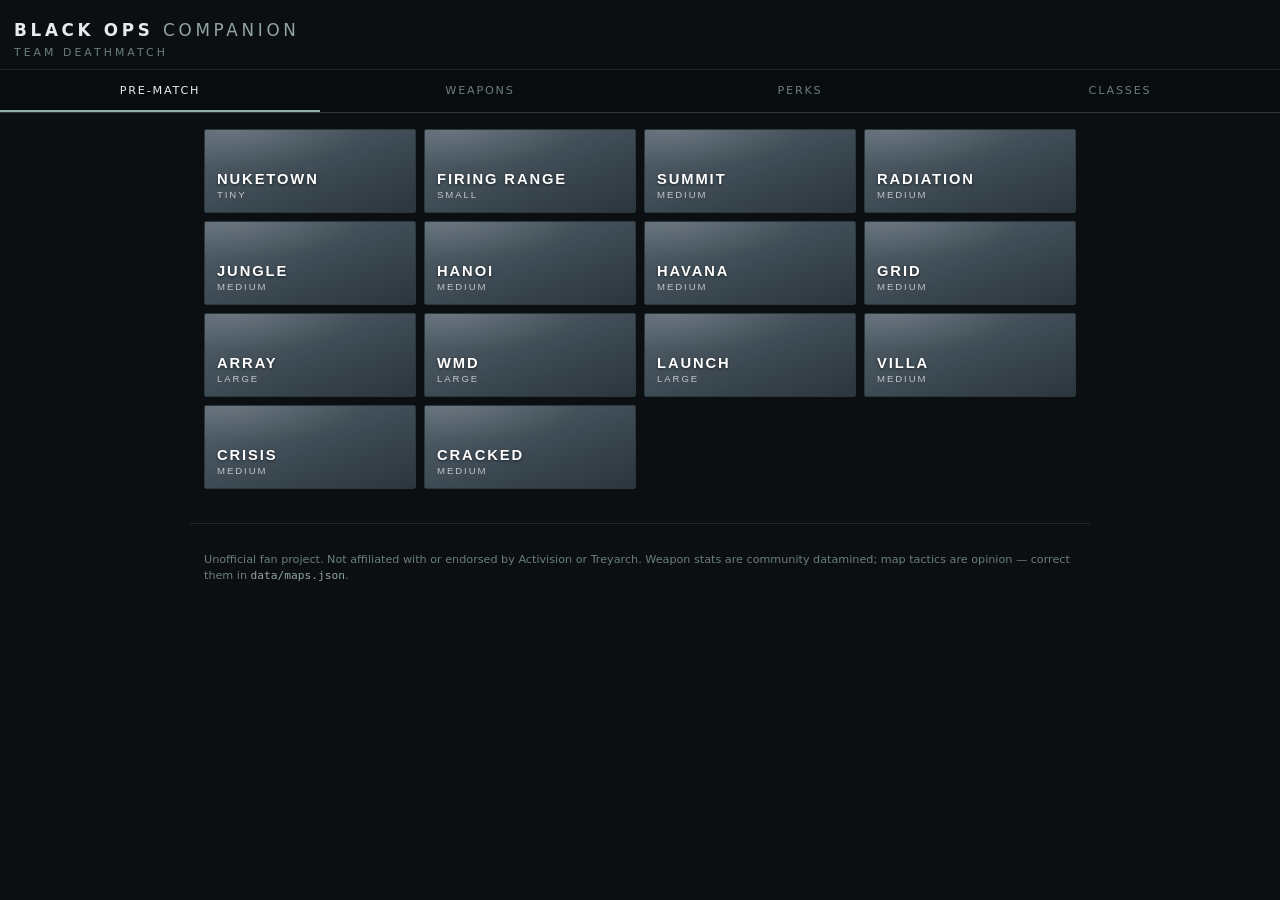
==== bo1/index.html @ 0ec68d2d "Add BO1 Team Deathmatch companion app Phone-first companion for the Black Ops 1 PS5 port, built arou" ====
<!DOCTYPE html>
<html lang="en">
<head>
<meta charset="utf-8">
<meta name="viewport" content="width=device-width, initial-scale=1, viewport-fit=cover">
<meta name="theme-color" content="#0b0f11">
<title>BO1 Companion — Team Deathmatch</title>
<link rel="manifest" href="manifest.webmanifest">
<link rel="stylesheet" href="styles.css">
</head>
<body>

<div class="smoke" aria-hidden="true"></div>

<header class="topbar">
  <h1>Black Ops <span>Companion</span></h1>
  <p class="mode">Team Deathmatch</p>
</header>

<nav class="tabs" id="tabs">
  <button data-tab="prematch" class="on">Pre-Match</button>
  <button data-tab="weapons">Weapons</button>
  <button data-tab="perks">Perks</button>
  <button data-tab="classes">Classes</button>
</nav>

<main>

  <!-- ── PRE-MATCH ─────────────────────────────────────────── -->
  <section id="prematch" class="tab on">
    <div id="map-grid" class="grid"></div>
    <div id="map-brief" class="brief hidden"></div>
  </section>

  <!-- ── WEAPONS ───────────────────────────────────────────── -->
  <section id="weapons" class="tab">
    <div class="filters">
      <label>Level
        <select id="level-filter"></select>
      </label>
      <label>Class
        <select id="class-filter"></select>
      </label>
    </div>
    <p class="hint" id="weapon-count"></p>
    <div id="weapon-list" class="list"></div>
    <div id="weapon-detail" class="detail hidden"></div>
    <details class="ref">
      <summary>Attachment reference</summary>
      <div id="attachment-list"></div>
    </details>
  </section>

  <!-- ── PERKS ─────────────────────────────────────────────── -->
  <section id="perks" class="tab">
    <p class="hint">All perks unlock for purchase at level 4. Pro needs all three challenges plus 3000 CoD Points.</p>
    <div id="perk-list"></div>
  </section>

  <!-- ── CLASSES ───────────────────────────────────────────── -->
  <section id="classes" class="tab">
    <div class="filters">
      <label>Score against
        <select id="score-map"></select>
      </label>
    </div>
    <div id="preset-bar" class="chips"></div>
    <div id="builder"></div>
    <div id="score"></div>
    <details class="ref">
      <summary>Killstreak reference</summary>
      <div id="killstreak-list"></div>
    </details>
  </section>

</main>

<footer>
  <p>Unofficial fan project. Not affiliated with or endorsed by Activision or Treyarch.
     Weapon stats are community datamined; map tactics are opinion — correct them in <code>data/maps.json</code>.</p>
</footer>

<script src="app.js"></script>
</body>
</html>
---- bo1/styles.css ----
/* Black Ops companion — dark, smoky, stencil-sparse.
   Phone-first; scales up to desktop without changing shape. */

:root {
  --bg: #0b0f11;
  --bg-2: #11171a;
  --panel: #151d21;
  --panel-2: #1b2429;
  --tile: #55636e;          /* the flat blue-grey of the in-game weapon tiles */
  --line: #2b383e;
  --line-soft: #1e282d;
  --text: #e6ecec;
  --dim: #93a4a6;
  --dimmer: #6b7d80;
  --accent: #8fb0aa;        /* desaturated teal */
  --hot: #d98b4a;           /* muzzle-flash amber, used sparingly */
  --danger: #c25b4e;
  --pad: 14px;
}

* { box-sizing: border-box; }

html, body {
  margin: 0;
  padding: 0;
  background: var(--bg);
  color: var(--text);
  font-family: ui-sans-serif, system-ui, "Segoe UI", Roboto, Helvetica, Arial, sans-serif;
  font-size: 16px;
  line-height: 1.45;
  -webkit-text-size-adjust: 100%;
}

body { min-height: 100vh; padding-bottom: 40px; }

/* Smoke + grain wash behind everything. */
.smoke {
  position: fixed;
  inset: 0;
  z-index: -1;
  pointer-events: none;
  background:
    radial-gradient(70% 50% at 20% 8%, rgba(120, 160, 158, 0.16), transparent 70%),
    radial-gradient(60% 45% at 85% 25%, rgba(80, 110, 125, 0.14), transparent 70%),
    radial-gradient(80% 60% at 50% 100%, rgba(40, 60, 66, 0.35), transparent 70%),
    linear-gradient(180deg, #0d1214 0%, #090c0e 100%);
}
.smoke::after {
  content: "";
  position: absolute;
  inset: 0;
  opacity: 0.16;
  background-image: url("data:image/svg+xml;utf8,<svg xmlns='http://www.w3.org/2000/svg' width='140' height='140'><filter id='n'><feTurbulence type='fractalNoise' baseFrequency='0.9' numOctaves='3'/></filter><rect width='140' height='140' filter='url(%23n)' opacity='0.55'/></svg>");
}

/* ── Chrome ─────────────────────────────────────────────── */

.topbar {
  padding: 18px var(--pad) 8px;
  border-bottom: 1px solid var(--line-soft);
}
.topbar h1 {
  margin: 0;
  font-size: 1.05rem;
  font-weight: 700;
  letter-spacing: 0.22em;
  text-transform: uppercase;
}
.topbar h1 span { color: var(--dim); font-weight: 400; }
.topbar .mode {
  margin: 3px 0 0;
  font-size: 0.68rem;
  letter-spacing: 0.28em;
  text-transform: uppercase;
  color: var(--dimmer);
}

.tabs {
  display: flex;
  gap: 0;
  border-bottom: 1px solid var(--line);
  position: sticky;
  top: 0;
  z-index: 5;
  background: rgba(9, 13, 15, 0.94);
  backdrop-filter: blur(6px);
}
.tabs button {
  flex: 1;
  appearance: none;
  background: none;
  border: 0;
  border-bottom: 2px solid transparent;
  color: var(--dimmer);
  font: inherit;
  font-size: 0.7rem;
  letter-spacing: 0.16em;
  text-transform: uppercase;
  padding: 13px 4px 11px;
  cursor: pointer;
}
.tabs button.on { color: var(--text); border-bottom-color: var(--accent); }

main { padding: 0 var(--pad); max-width: 900px; margin: 0 auto; }

.tab { display: none; padding-top: 16px; }
.tab.on { display: block; }
.hidden { display: none !important; }

footer {
  margin-top: 34px;
  padding: 16px var(--pad) 0;
  border-top: 1px solid var(--line-soft);
  color: var(--dimmer);
  font-size: 0.7rem;
  line-height: 1.5;
  max-width: 900px;
  margin-left: auto;
  margin-right: auto;
}
footer code { color: var(--dim); }

.hint {
  color: var(--dimmer);
  font-size: 0.72rem;
  letter-spacing: 0.04em;
  margin: 0 0 12px;
}

/* ── Pre-match: the 14 tiles ─────────────────────────────── */

.grid {
  display: grid;
  grid-template-columns: repeat(2, 1fr);
  gap: 8px;
}
@media (min-width: 620px) { .grid { grid-template-columns: repeat(4, 1fr); } }

.map-tile {
  appearance: none;
  border: 1px solid var(--line);
  border-radius: 2px;
  background: linear-gradient(160deg, var(--tile) 0%, #3c4952 55%, #2b353c 100%);
  color: #fff;
  text-align: left;
  padding: 16px 12px 12px;
  min-height: 84px;
  cursor: pointer;
  display: flex;
  flex-direction: column;
  justify-content: flex-end;
  position: relative;
  overflow: hidden;
}
.map-tile::before {
  content: "";
  position: absolute;
  inset: 0;
  background: radial-gradient(90% 70% at 15% 0%, rgba(255,255,255,0.13), transparent 65%);
}
.map-tile b {
  position: relative;
  font-size: 0.92rem;
  letter-spacing: 0.13em;
  text-transform: uppercase;
  text-shadow: 0 1px 3px rgba(0,0,0,0.6);
}
.map-tile i {
  position: relative;
  font-style: normal;
  font-size: 0.6rem;
  letter-spacing: 0.2em;
  text-transform: uppercase;
  color: rgba(255,255,255,0.68);
  margin-top: 2px;
}

/* ── The brief ───────────────────────────────────────────── */

.brief { padding-bottom: 10px; }

.brief-head {
  display: flex;
  align-items: baseline;
  gap: 12px;
  flex-wrap: wrap;
  border-bottom: 1px solid var(--line);
  padding-bottom: 10px;
  margin-bottom: 4px;
}
.brief-head h2 {
  margin: 0;
  font-size: 1.5rem;
  letter-spacing: 0.1em;
  text-transform: uppercase;
}
.brief-head .size {
  font-size: 0.62rem;
  letter-spacing: 0.2em;
  text-transform: uppercase;
  color: var(--dimmer);
}

.back {
  appearance: none;
  background: none;
  border: 1px solid var(--line);
  color: var(--dim);
  font: inherit;
  font-size: 0.65rem;
  letter-spacing: 0.18em;
  text-transform: uppercase;
  padding: 7px 12px;
  margin-bottom: 14px;
  cursor: pointer;
  border-radius: 2px;
}
.back:hover { color: var(--text); border-color: var(--accent); }

.identity {
  font-size: 1.02rem;
  line-height: 1.5;
  color: var(--text);
  margin: 14px 0 18px;
  padding-left: 12px;
  border-left: 2px solid var(--accent);
}

.side-toggle {
  display: flex;
  gap: 6px;
  margin: 0 0 14px;
}
.side-toggle button {
  flex: 1;
  appearance: none;
  background: var(--panel);
  border: 1px solid var(--line);
  color: var(--dim);
  font: inherit;
  font-size: 0.66rem;
  letter-spacing: 0.14em;
  text-transform: uppercase;
  padding: 10px 6px;
  cursor: pointer;
  border-radius: 2px;
}
.side-toggle button.on {
  background: var(--panel-2);
  border-color: var(--accent);
  color: var(--text);
}

.field {
  border-top: 1px solid var(--line-soft);
  padding: 13px 0;
}
.field > h3 {
  margin: 0 0 6px;
  font-size: 0.62rem;
  letter-spacing: 0.24em;
  text-transform: uppercase;
  color: var(--accent);
  font-weight: 600;
}
.field.warn > h3 { color: var(--danger); }
.field p { margin: 0 0 6px; }
.field p:last-child { margin-bottom: 0; }

.field ul { margin: 0; padding: 0; list-style: none; }
.field ul li { margin-bottom: 9px; }
.field ul li:last-child { margin-bottom: 0; }
.field ul li b {
  display: block;
  font-size: 0.85rem;
  letter-spacing: 0.06em;
  text-transform: uppercase;
  color: var(--text);
}
.field ul li span { color: var(--dim); font-size: 0.93rem; }

.pinch {
  margin-top: 8px;
  padding: 9px 11px;
  background: rgba(194, 91, 78, 0.09);
  border-left: 2px solid var(--danger);
  font-size: 0.9rem;
  color: #e9d2ce;
}
.pinch b { color: var(--danger); text-transform: uppercase; font-size: 0.66rem; letter-spacing: 0.18em; display: block; margin-bottom: 3px; }

.loadout-call {
  display: flex;
  gap: 10px;
  flex-wrap: wrap;
}
.loadout-call > div {
  flex: 1 1 180px;
  background: var(--panel);
  border: 1px solid var(--line);
  border-radius: 2px;
  padding: 10px 12px;
}
.loadout-call .lbl {
  font-size: 0.58rem;
  letter-spacing: 0.2em;
  text-transform: uppercase;
  color: var(--dimmer);
}
.loadout-call .val {
  font-size: 1.05rem;
  letter-spacing: 0.08em;
  text-transform: uppercase;
  margin: 2px 0 4px;
}
.loadout-call .why { font-size: 0.86rem; color: var(--dim); }

.diagram-slot {
  margin: 14px 0 4px;
  border: 1px dashed var(--line);
  border-radius: 2px;
  padding: 22px 14px;
  text-align: center;
  color: var(--dimmer);
  font-size: 0.72rem;
  letter-spacing: 0.1em;
}
.diagram-slot a { color: var(--accent); }

/* ── Lists / detail panels ───────────────────────────────── */

.filters {
  display: flex;
  gap: 10px;
  margin-bottom: 12px;
  flex-wrap: wrap;
}
.filters label {
  flex: 1 1 140px;
  font-size: 0.58rem;
  letter-spacing: 0.2em;
  text-transform: uppercase;
  color: var(--dimmer);
  display: flex;
  flex-direction: column;
  gap: 4px;
}
.filters select {
  appearance: none;
  background: var(--panel);
  border: 1px solid var(--line);
  color: var(--text);
  font: inherit;
  font-size: 0.9rem;
  padding: 9px 10px;
  border-radius: 2px;
  text-transform: none;
  letter-spacing: 0;
}

.list { display: flex; flex-direction: column; gap: 6px; }

.row {
  appearance: none;
  width: 100%;
  text-align: left;
  background: var(--panel);
  border: 1px solid var(--line-soft);
  border-radius: 2px;
  color: var(--text);
  font: inherit;
  padding: 11px 12px;
  cursor: pointer;
  display: flex;
  align-items: center;
  gap: 10px;
}
.row:hover { border-color: var(--accent); }
.row .nm {
  flex: 1;
  font-size: 0.92rem;
  letter-spacing: 0.08em;
  text-transform: uppercase;
}
.row .tag {
  font-size: 0.58rem;
  letter-spacing: 0.14em;
  text-transform: uppercase;
  color: var(--dimmer);
  border: 1px solid var(--line);
  padding: 2px 6px;
  border-radius: 2px;
}
.row .reach {
  font-variant-numeric: tabular-nums;
  font-size: 0.76rem;
  color: var(--dimmer);
  min-width: 52px;
  text-align: right;
}
.row .ttk {
  font-variant-numeric: tabular-nums;
  font-size: 0.86rem;
  color: var(--hot);
  min-width: 62px;
  text-align: right;
}

.detail { padding-bottom: 8px; }
.detail h2 {
  margin: 0 0 2px;
  font-size: 1.4rem;
  letter-spacing: 0.1em;
  text-transform: uppercase;
}
.detail .sub {
  color: var(--dimmer);
  font-size: 0.64rem;
  letter-spacing: 0.2em;
  text-transform: uppercase;
  margin: 0 0 14px;
}

.stats {
  display: grid;
  grid-template-columns: repeat(2, 1fr);
  gap: 6px;
  margin-bottom: 14px;
}
@media (min-width: 520px) { .stats { grid-template-columns: repeat(4, 1fr); } }
.stat {
  background: var(--panel);
  border: 1px solid var(--line-soft);
  border-radius: 2px;
  padding: 9px 10px;
}
.stat .k {
  font-size: 0.55rem;
  letter-spacing: 0.18em;
  text-transform: uppercase;
  color: var(--dimmer);
}
.stat .v {
  font-size: 1.1rem;
  font-variant-numeric: tabular-nums;
  margin-top: 2px;
}
.stat .v small { font-size: 0.62rem; color: var(--dim); letter-spacing: 0.06em; }

.profile { margin-bottom: 6px; }
.profile-row {
  display: flex;
  align-items: center;
  gap: 10px;
  padding: 8px 0;
  border-bottom: 1px solid var(--line-soft);
  font-size: 0.9rem;
}
.profile-row:last-child { border-bottom: 0; }
.profile-row .shots {
  font-size: 0.72rem;
  letter-spacing: 0.14em;
  text-transform: uppercase;
  color: var(--text);
  min-width: 74px;
}
.profile-row .rng { flex: 1; color: var(--dim); font-variant-numeric: tabular-nums; }
.profile-row .t { color: var(--hot); font-variant-numeric: tabular-nums; }

.note {
  background: var(--panel);
  border-left: 2px solid var(--accent);
  padding: 10px 12px;
  margin: 12px 0;
  font-size: 0.92rem;
  color: var(--dim);
}
.note b { color: var(--text); }
.note.bad { border-left-color: var(--danger); }

.src {
  font-size: 0.66rem;
  color: var(--dimmer);
  letter-spacing: 0.04em;
  margin-top: 14px;
  padding-top: 10px;
  border-top: 1px solid var(--line-soft);
}

/* ── Perks ───────────────────────────────────────────────── */

.tier-head {
  font-size: 0.6rem;
  letter-spacing: 0.26em;
  text-transform: uppercase;
  color: var(--dimmer);
  margin: 20px 0 8px;
  padding-bottom: 5px;
  border-bottom: 1px solid var(--line);
}
.tier-head:first-child { margin-top: 0; }

details.perk, details.ref {
  background: var(--panel);
  border: 1px solid var(--line-soft);
  border-radius: 2px;
  margin-bottom: 6px;
}
details.perk > summary, details.ref > summary {
  cursor: pointer;
  padding: 11px 12px;
  font-size: 0.9rem;
  letter-spacing: 0.08em;
  text-transform: uppercase;
  list-style: none;
}
details.perk > summary::-webkit-details-marker,
details.ref > summary::-webkit-details-marker { display: none; }
details.perk > summary::after, details.ref > summary::after {
  content: "+";
  float: right;
  color: var(--dimmer);
}
details.perk[open] > summary::after, details.ref[open] > summary::after { content: "−"; }
details.perk .body, details.ref .body { padding: 0 12px 12px; }

details.ref { margin-top: 18px; }

.kv { margin-bottom: 10px; }
.kv .k {
  font-size: 0.56rem;
  letter-spacing: 0.2em;
  text-transform: uppercase;
  color: var(--accent);
  margin-bottom: 2px;
}
.kv.pro .k { color: var(--hot); }
.kv .v { font-size: 0.93rem; color: var(--dim); }
.kv .v strong { color: var(--text); font-weight: 600; }

.challenges { margin: 0; padding-left: 18px; color: var(--dim); font-size: 0.9rem; }
.challenges li { margin-bottom: 3px; }

/* ── Classes / builder ───────────────────────────────────── */

.chips { display: flex; gap: 6px; flex-wrap: wrap; margin-bottom: 14px; }
.chips button {
  appearance: none;
  background: var(--panel);
  border: 1px solid var(--line);
  color: var(--dim);
  font: inherit;
  font-size: 0.68rem;
  letter-spacing: 0.14em;
  text-transform: uppercase;
  padding: 8px 12px;
  border-radius: 2px;
  cursor: pointer;
}
.chips button.on { border-color: var(--accent); color: var(--text); background: var(--panel-2); }

.build-grid {
  display: grid;
  grid-template-columns: 1fr;
  gap: 8px;
  margin-bottom: 16px;
}
@media (min-width: 560px) { .build-grid { grid-template-columns: 1fr 1fr; } }
.build-grid label {
  display: flex;
  flex-direction: column;
  gap: 4px;
  font-size: 0.56rem;
  letter-spacing: 0.2em;
  text-transform: uppercase;
  color: var(--dimmer);
}
.build-grid select {
  appearance: none;
  background: var(--panel);
  border: 1px solid var(--line);
  color: var(--text);
  font: inherit;
  font-size: 0.9rem;
  padding: 9px 10px;
  border-radius: 2px;
}

.score-head {
  display: flex;
  align-items: center;
  gap: 16px;
  border: 1px solid var(--line);
  border-radius: 2px;
  background: var(--panel);
  padding: 14px;
  margin-bottom: 10px;
}
.score-num {
  font-size: 2.6rem;
  line-height: 1;
  font-variant-numeric: tabular-nums;
  min-width: 92px;
}
.score-num small { font-size: 0.9rem; color: var(--dimmer); }
.score-verdict .v {
  font-size: 0.72rem;
  letter-spacing: 0.2em;
  text-transform: uppercase;
  margin-bottom: 4px;
}
.score-verdict .w { font-size: 0.88rem; color: var(--dim); }

.legs { display: flex; flex-direction: column; gap: 8px; margin-bottom: 12px; }
.leg { border: 1px solid var(--line-soft); border-radius: 2px; background: var(--panel); padding: 10px 12px; }
.leg-top {
  display: flex;
  justify-content: space-between;
  align-items: baseline;
  font-size: 0.62rem;
  letter-spacing: 0.18em;
  text-transform: uppercase;
  color: var(--dim);
  margin-bottom: 6px;
}
.leg-top b { color: var(--text); font-variant-numeric: tabular-nums; letter-spacing: 0.04em; }
.bar { height: 4px; background: var(--line-soft); border-radius: 2px; overflow: hidden; }
.bar > i { display: block; height: 100%; background: var(--accent); }
.leg.weak .bar > i { background: var(--danger); }
.leg .why { font-size: 0.84rem; color: var(--dim); margin-top: 7px; }

.ks-row {
  display: flex;
  gap: 10px;
  align-items: baseline;
  padding: 8px 0;
  border-bottom: 1px solid var(--line-soft);
  font-size: 0.9rem;
}
.ks-row:last-child { border-bottom: 0; }
.ks-row .n {
  min-width: 26px;
  color: var(--hot);
  font-variant-numeric: tabular-nums;
  font-size: 1rem;
}
.ks-row .nm { min-width: 130px; text-transform: uppercase; font-size: 0.8rem; letter-spacing: 0.08em; }
.ks-row .d { flex: 1; color: var(--dim); font-size: 0.85rem; }
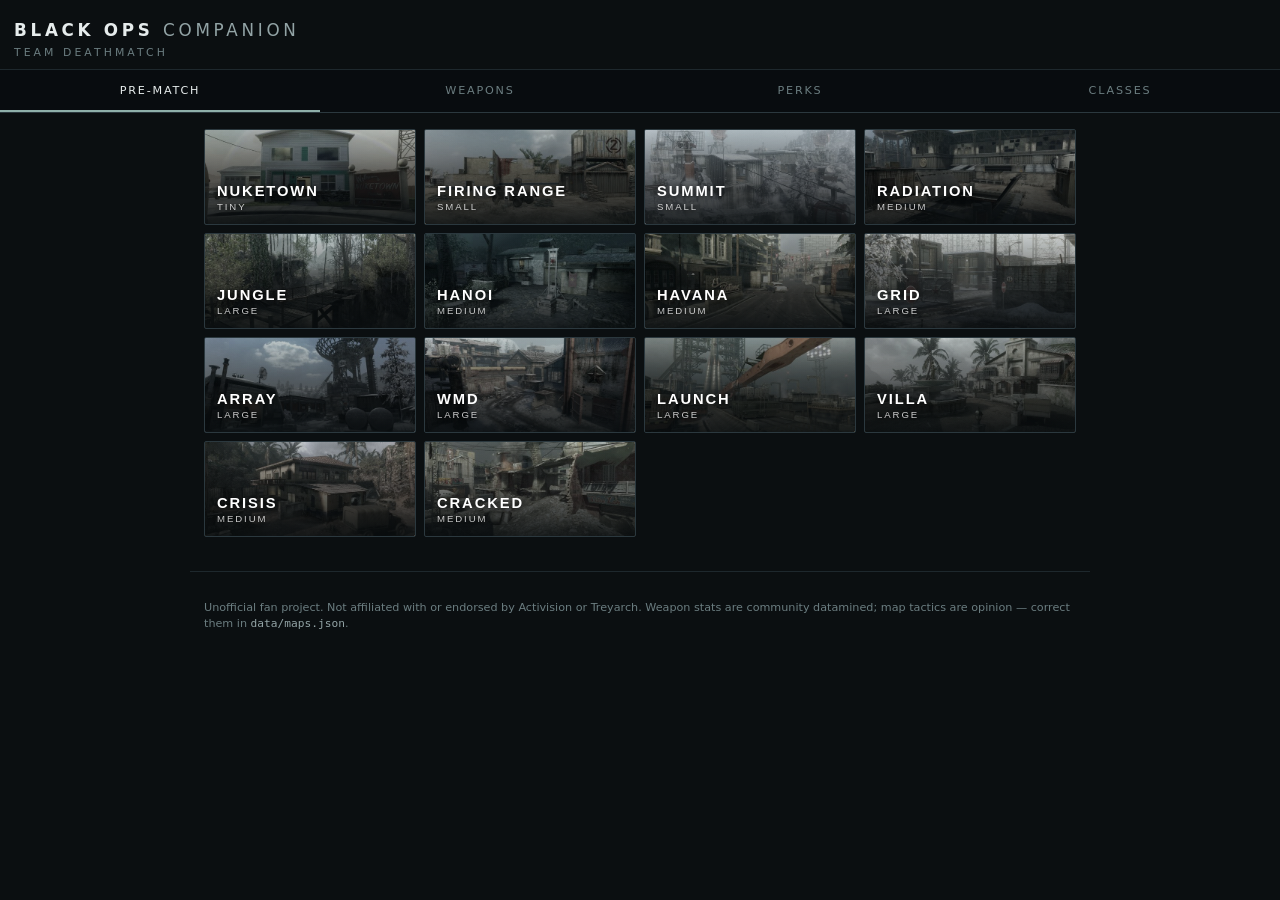
==== commit 87c5ad0e: "Rebuild classes, weapon maths and schematics around the new class sheet Classes now come from the up" ====
--- a/bo1/index.html
+++ b/bo1/index.html
@@ -35,9 +35,6 @@
   <!-- ── WEAPONS ───────────────────────────────────────────── -->
   <section id="weapons" class="tab">
     <div class="filters">
-      <label>Level
-        <select id="level-filter"></select>
-      </label>
       <label>Class
         <select id="class-filter"></select>
       </label>
@@ -45,22 +42,22 @@
     <p class="hint" id="weapon-count"></p>
     <div id="weapon-list" class="list"></div>
     <div id="weapon-detail" class="detail hidden"></div>
-    <details class="ref">
-      <summary>Attachment reference</summary>
-      <div id="attachment-list"></div>
-    </details>
   </section>
 
   <!-- ── PERKS ─────────────────────────────────────────────── -->
   <section id="perks" class="tab">
     <p class="hint">All perks unlock for purchase at level 4. Pro needs all three challenges plus 3000 CoD Points.</p>
     <div id="perk-list"></div>
+    <details class="ref">
+      <summary>Which perks work together</summary>
+      <div id="perk-synergy"></div>
+    </details>
   </section>
 
   <!-- ── CLASSES ───────────────────────────────────────────── -->
   <section id="classes" class="tab">
     <div class="filters">
-      <label>Score against
+      <label>Read against
         <select id="score-map"></select>
       </label>
     </div>
--- a/bo1/styles.css
+++ b/bo1/styles.css
@@ -158,6 +158,197 @@
   inset: 0;
   background: radial-gradient(90% 70% at 15% 0%, rgba(255,255,255,0.13), transparent 65%);
 }
+
+/* Tiles carrying the map's loading art: desaturate and darken so the
+   name stays readable and the grid still reads as one set. */
+.map-tile.has-art {
+  background-size: cover;
+  background-position: center;
+  min-height: 96px;
+}
+.map-tile.has-art::before {
+  background:
+    linear-gradient(180deg, rgba(9,13,15,0.15) 0%, rgba(9,13,15,0.55) 45%, rgba(9,13,15,0.92) 100%),
+    radial-gradient(120% 90% at 50% 0%, rgba(80,120,120,0.18), transparent 70%);
+  backdrop-filter: saturate(0.55) contrast(1.05);
+}
+.map-tile.has-art b { text-shadow: 0 1px 6px rgba(0,0,0,0.9); }
+.map-tile.has-art i { color: rgba(255,255,255,0.78); text-shadow: 0 1px 4px rgba(0,0,0,0.9); }
+
+/* ── the lobby view: chips, class line, and the push line ── */
+
+.quick { margin: 14px 0 0; }
+
+.chips-row { display: flex; gap: 8px; margin-bottom: 12px; }
+.chip {
+  font-size: 0.66rem;
+  letter-spacing: 0.18em;
+  text-transform: uppercase;
+  padding: 6px 12px;
+  border-radius: 2px;
+  border: 1px solid var(--line);
+}
+.chip.battle { color: #a9dcc0; border-color: #3d6b57; background: rgba(95,176,138,0.10); }
+.chip.style  { color: var(--hot); border-color: #6b4c30; background: rgba(217,139,74,0.10); }
+
+.qline {
+  display: flex;
+  gap: 10px;
+  align-items: baseline;
+  padding: 8px 0;
+  border-bottom: 1px solid var(--line-soft);
+}
+.qline .qk {
+  flex: 0 0 78px;
+  font-size: 0.58rem;
+  letter-spacing: 0.18em;
+  text-transform: uppercase;
+  color: var(--dimmer);
+}
+.qline .qv {
+  flex: 1;
+  font-size: 0.98rem;
+  letter-spacing: 0.06em;
+  text-transform: uppercase;
+  color: var(--text);
+}
+.qwhy { margin: 10px 0 0; font-size: 0.9rem; color: var(--dim); }
+
+/* ── the class / killstreak calls in the lobby view ──────── */
+
+.callout {
+  margin: 14px 0 0;
+  padding: 12px 14px;
+  border: 1px solid var(--line);
+  border-left: 3px solid var(--accent);
+  border-radius: 2px;
+  background: var(--panel);
+}
+.callout.streaks { border-left-color: var(--hot); }
+.callhead {
+  font-size: 0.58rem;
+  letter-spacing: 0.22em;
+  text-transform: uppercase;
+  color: var(--accent);
+  margin-bottom: 4px;
+}
+.callout.streaks .callhead { color: var(--hot); }
+.callname {
+  font-size: 1.18rem;
+  letter-spacing: 0.09em;
+  text-transform: uppercase;
+  margin-bottom: 6px;
+}
+.calldesc { margin: 0 0 10px; font-size: 0.9rem; color: var(--dim); font-style: italic; }
+.callwhy { margin: 10px 0 0; font-size: 0.9rem; color: var(--dim); line-height: 1.5; }
+
+.kit { border-top: 1px solid var(--line-soft); }
+.kitline {
+  display: flex;
+  gap: 10px;
+  align-items: baseline;
+  padding: 7px 0;
+  border-bottom: 1px solid var(--line-soft);
+}
+.kitline:last-child { border-bottom: 0; }
+.kitline .kk {
+  flex: 0 0 52px;
+  font-size: 0.55rem;
+  letter-spacing: 0.18em;
+  text-transform: uppercase;
+  color: var(--dimmer);
+}
+.kitline .kv2 {
+  flex: 1;
+  font-size: 0.92rem;
+  letter-spacing: 0.05em;
+  text-transform: uppercase;
+}
+
+ul.streaklist { margin: 0; padding: 0; list-style: none; }
+ul.streaklist li {
+  display: flex;
+  gap: 10px;
+  align-items: baseline;
+  padding: 6px 0;
+  border-bottom: 1px solid var(--line-soft);
+  font-size: 0.92rem;
+  letter-spacing: 0.05em;
+  text-transform: uppercase;
+}
+ul.streaklist li:last-child { border-bottom: 0; }
+ul.streaklist li b {
+  min-width: 24px;
+  color: var(--hot);
+  font-variant-numeric: tabular-nums;
+  font-size: 1rem;
+}
+
+/* ── the schematic key, as HTML rather than 7px SVG text ─── */
+
+.dkey {
+  padding: 11px 12px 12px;
+  border-top: 1px solid var(--line-soft);
+  background: var(--bg-2);
+}
+.dzones {
+  display: flex;
+  align-items: center;
+  gap: 6px;
+  flex-wrap: wrap;
+  font-size: 0.62rem;
+  letter-spacing: 0.16em;
+  text-transform: uppercase;
+  color: var(--dimmer);
+  margin-bottom: 9px;
+}
+.dzones .z {
+  width: 15px;
+  height: 11px;
+  border-radius: 2px;
+  display: inline-block;
+}
+.dzones .z:not(:first-child) { margin-left: 10px; }
+.dzones .z.go  { background: #1d3b2f; border: 1px solid #5fb08a; }
+.dzones .z.hot { background: rgba(194,91,78,0.28); border: 1px solid #c25b4e; }
+
+.dkey ul { margin: 0; padding: 0; list-style: none; }
+.dkey ul li {
+  font-size: 0.86rem;
+  line-height: 1.45;
+  color: var(--dim);
+  padding: 3px 0 3px 11px;
+  border-left: 2px solid var(--line);
+}
+.dkey ul li.hot { color: #e0b4ac; border-left-color: var(--danger); }
+.dkey .dnote {
+  margin: 9px 0 0;
+  font-size: 0.66rem;
+  color: var(--dimmer);
+  line-height: 1.45;
+}
+
+.pinbox {
+  margin: 16px 0 4px;
+  padding: 12px 14px;
+  border: 1px solid #3d6b57;
+  border-left-width: 3px;
+  border-radius: 2px;
+  background: rgba(95, 176, 138, 0.08);
+}
+.pinbox .pinhead {
+  font-size: 0.6rem;
+  letter-spacing: 0.22em;
+  text-transform: uppercase;
+  color: #a9dcc0;
+  margin-bottom: 6px;
+}
+.pinbox p { margin: 0; font-size: 0.95rem; line-height: 1.5; }
+
+details.brief-fold { margin-top: 18px; }
+
+figure.diagram.minimap { margin: 0; border: 0; background: none; }
+figure.diagram.minimap img { background: #0d1214; }
 .map-tile b {
   position: relative;
   font-size: 0.92rem;
@@ -315,6 +506,29 @@
 }
 .loadout-call .why { font-size: 0.86rem; color: var(--dim); }
 
+figure.diagram {
+  margin: 16px 0 4px;
+  padding: 0;
+  border: 1px solid var(--line);
+  border-radius: 2px;
+  background: var(--panel);
+  overflow: hidden;
+}
+figure.diagram img {
+  display: block;
+  width: 100%;
+  height: auto;
+}
+figure.diagram figcaption {
+  padding: 8px 10px;
+  border-top: 1px solid var(--line-soft);
+  color: var(--dimmer);
+  font-size: 0.66rem;
+  letter-spacing: 0.1em;
+  text-transform: uppercase;
+}
+figure.diagram figcaption a { color: var(--accent); }
+
 .diagram-slot {
   margin: 14px 0 4px;
   border: 1px dashed var(--line);
@@ -586,48 +800,57 @@
   border-radius: 2px;
 }
 
-.score-head {
-  display: flex;
-  align-items: center;
-  gap: 16px;
-  border: 1px solid var(--line);
-  border-radius: 2px;
-  background: var(--panel);
-  padding: 14px;
+.classdesc { font-size: 0.95rem; margin: 0 0 14px; }
+
+/* The class read-out. No score — what it's good at, what it isn't. */
+
+.readout-head {
+  border: 1px solid var(--line);
+  border-radius: 2px;
+  background: var(--panel);
+  padding: 12px 14px;
+  margin-bottom: 12px;
+}
+.readout-head .rk {
+  font-size: 0.55rem;
+  letter-spacing: 0.2em;
+  text-transform: uppercase;
+  color: var(--dimmer);
+  margin-bottom: 3px;
+}
+.readout-head .rv { font-size: 0.98rem; }
+
+.tpanel {
+  border: 1px solid var(--line-soft);
+  border-left-width: 3px;
+  border-radius: 2px;
+  background: var(--panel);
+  padding: 12px 14px;
   margin-bottom: 10px;
 }
-.score-num {
-  font-size: 2.6rem;
-  line-height: 1;
-  font-variant-numeric: tabular-nums;
-  min-width: 92px;
-}
-.score-num small { font-size: 0.9rem; color: var(--dimmer); }
-.score-verdict .v {
-  font-size: 0.72rem;
-  letter-spacing: 0.2em;
-  text-transform: uppercase;
-  margin-bottom: 4px;
-}
-.score-verdict .w { font-size: 0.88rem; color: var(--dim); }
-
-.legs { display: flex; flex-direction: column; gap: 8px; margin-bottom: 12px; }
-.leg { border: 1px solid var(--line-soft); border-radius: 2px; background: var(--panel); padding: 10px 12px; }
-.leg-top {
-  display: flex;
-  justify-content: space-between;
-  align-items: baseline;
-  font-size: 0.62rem;
-  letter-spacing: 0.18em;
-  text-transform: uppercase;
+.tpanel.good { border-left-color: #5fb08a; }
+.tpanel.bad  { border-left-color: var(--danger); }
+.tpanel .thead {
+  font-size: 0.6rem;
+  letter-spacing: 0.22em;
+  text-transform: uppercase;
+  margin-bottom: 8px;
+}
+.tpanel.good .thead { color: #a9dcc0; }
+.tpanel.bad .thead  { color: #e0938a; }
+.tpanel ul { margin: 0; padding: 0; list-style: none; }
+.tpanel ul li {
+  font-size: 0.92rem;
+  line-height: 1.5;
   color: var(--dim);
-  margin-bottom: 6px;
-}
-.leg-top b { color: var(--text); font-variant-numeric: tabular-nums; letter-spacing: 0.04em; }
-.bar { height: 4px; background: var(--line-soft); border-radius: 2px; overflow: hidden; }
-.bar > i { display: block; height: 100%; background: var(--accent); }
-.leg.weak .bar > i { background: var(--danger); }
-.leg .why { font-size: 0.84rem; color: var(--dim); margin-top: 7px; }
+  padding: 6px 0;
+  border-bottom: 1px solid var(--line-soft);
+}
+.tpanel ul li:last-child { border-bottom: 0; }
+.tpanel .tnone { margin: 0; font-size: 0.9rem; color: var(--dimmer); }
+
+.note.good { border-left-color: #5fb08a; }
+.row .tag.mode { color: var(--dim); border-color: var(--line); }
 
 .ks-row {
   display: flex;
